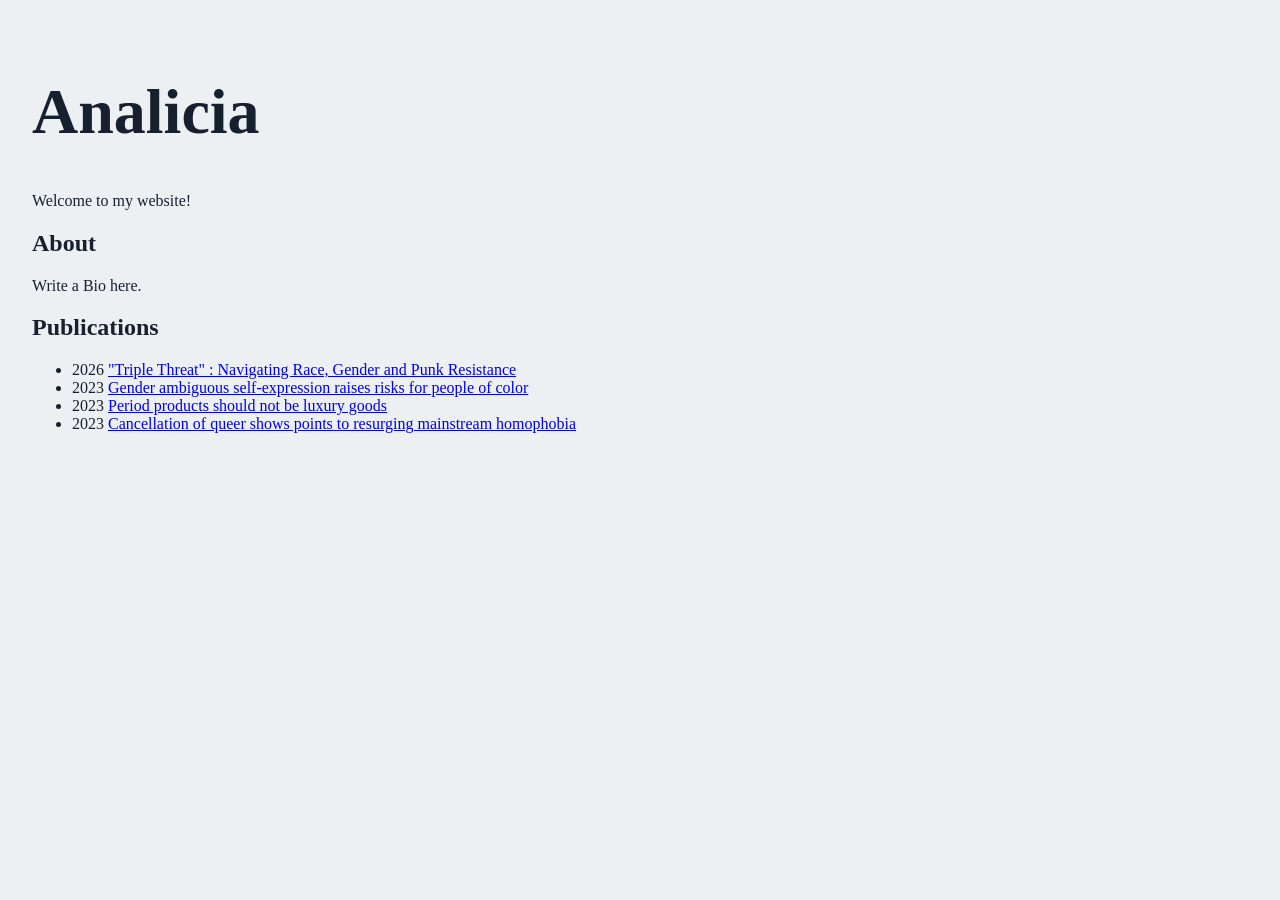
==== main.html @ 42f4a04f "portfolio overhaul" ====
<!DOCTYPE html>
<html lang="en">

<head>
    <meta charset="UTF-8">
    <meta name="viewport" content="width=device-width, initial-scale=1.0">
    <title>Analicia</title>
    <link rel="stylesheet" href="style.css">
</head>

<body>
    <h1>Analicia</h1>
    <p>Welcome to my website!</p>

    <section id="about">
        <h2>About</h2>
        <p>Write a Bio here.</p>
    </section>

    <section id="publications">
        <h2>Publications</h2>
        
        <ul class="pubs">
            <li>
                <span class="year">2026</span>
                <a href="https://digitalcollections.usfca.edu/digital/collection/p15129coll6/id/1809/rec/1">"Triple Threat" : Navigating Race, Gender and Punk Resistance</a>
            </li>
            <li>
                <span class="year">2023</span>
                <a href="https://sffoghorn.com/gender-ambiguous-self-expression-raises-risks-for-people-of-color/">Gender ambiguous self-expression raises risks for people of color</a>
            </li>
            <li>
                <span class="year">2023</span>
                <a href="https://sffoghorn.com/period-products-should-not-be-luxury-goods/">Period products should not be luxury goods</a>
            </li>
            <li>
                <span class="year">2023</span>
                <a href="https://sffoghorn.com/cancellation-of-queer-shows-points-to-resurging-mainstream-homophobia/">Cancellation of queer shows points to resurging mainstream homophobia</a>
            </li>
        </ul>
    </section>
</body>

</html>
---- style.css ----
body {
    font-family: Georgia, serif;
    background: #EDF0F3;
    color: #16202E;
    margin: 0;
    padding: 2rem;
}
h1 {
    font-size: 4rem;
}
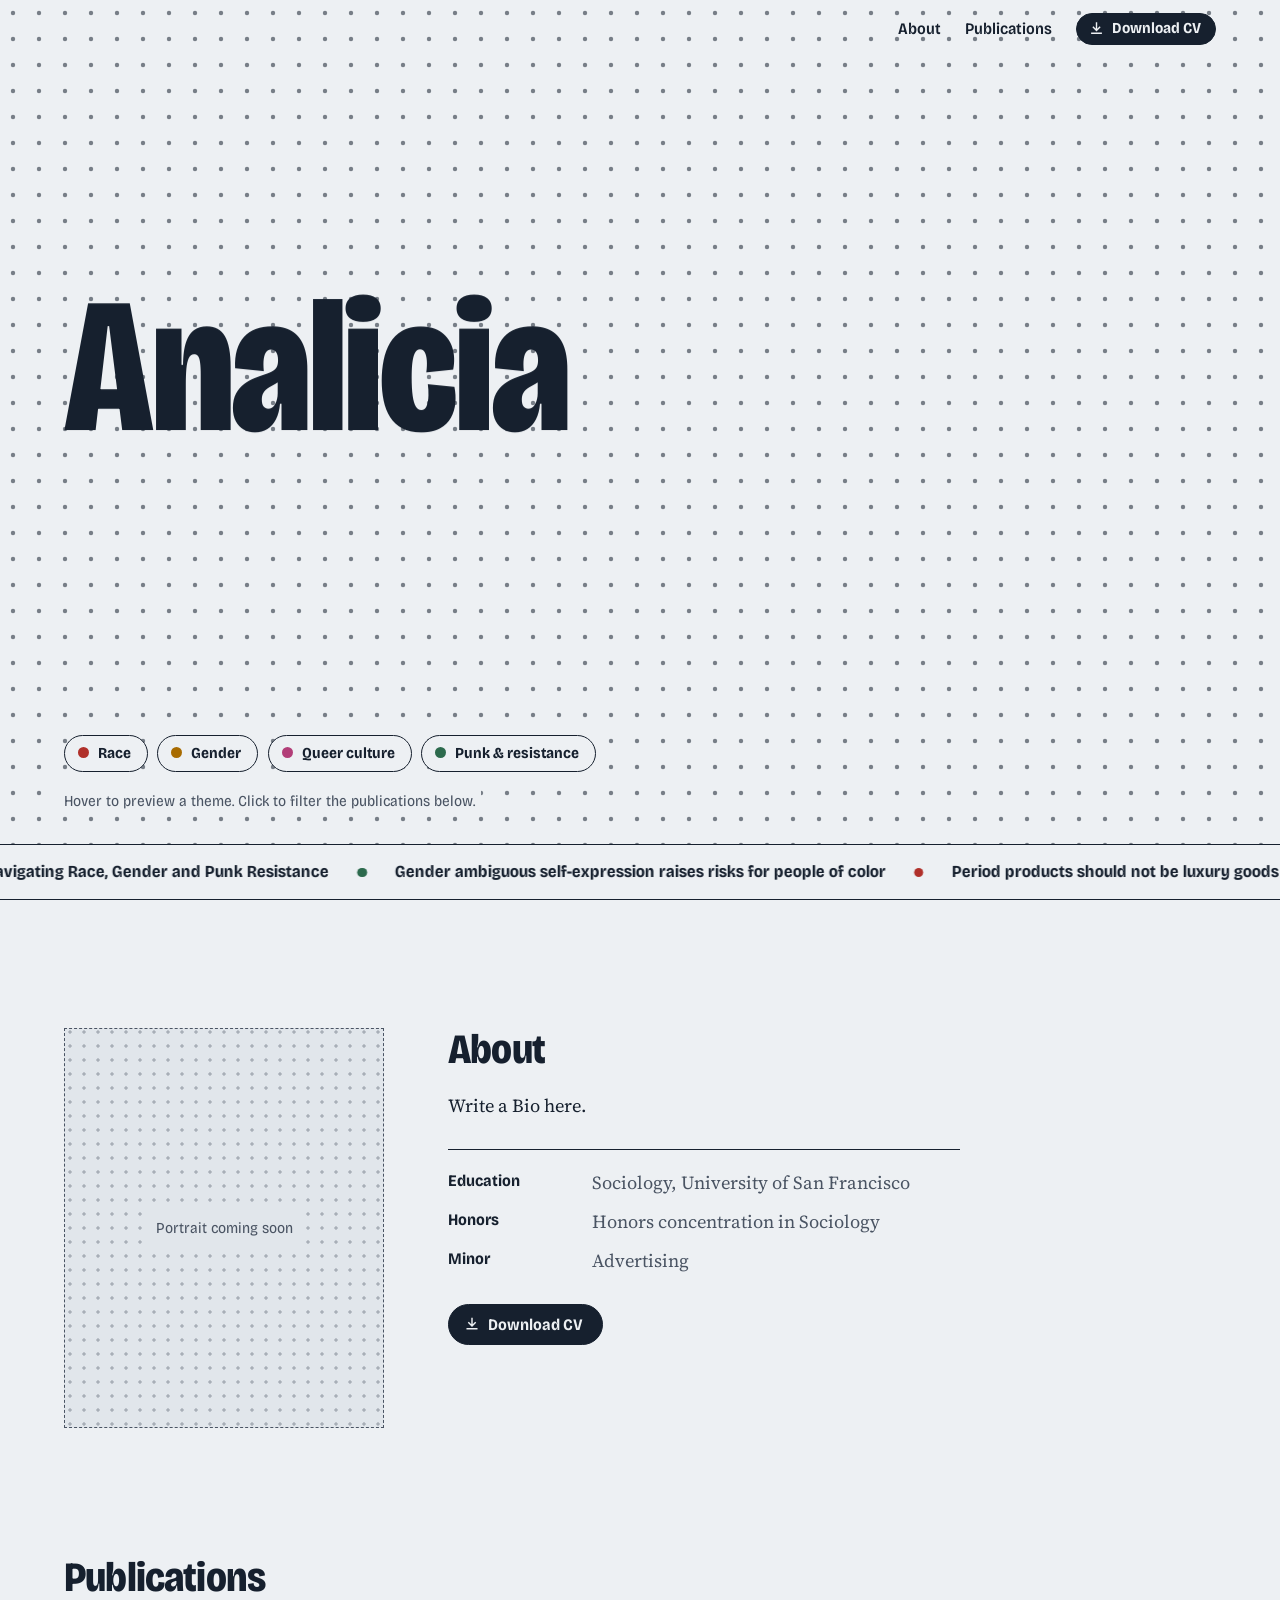
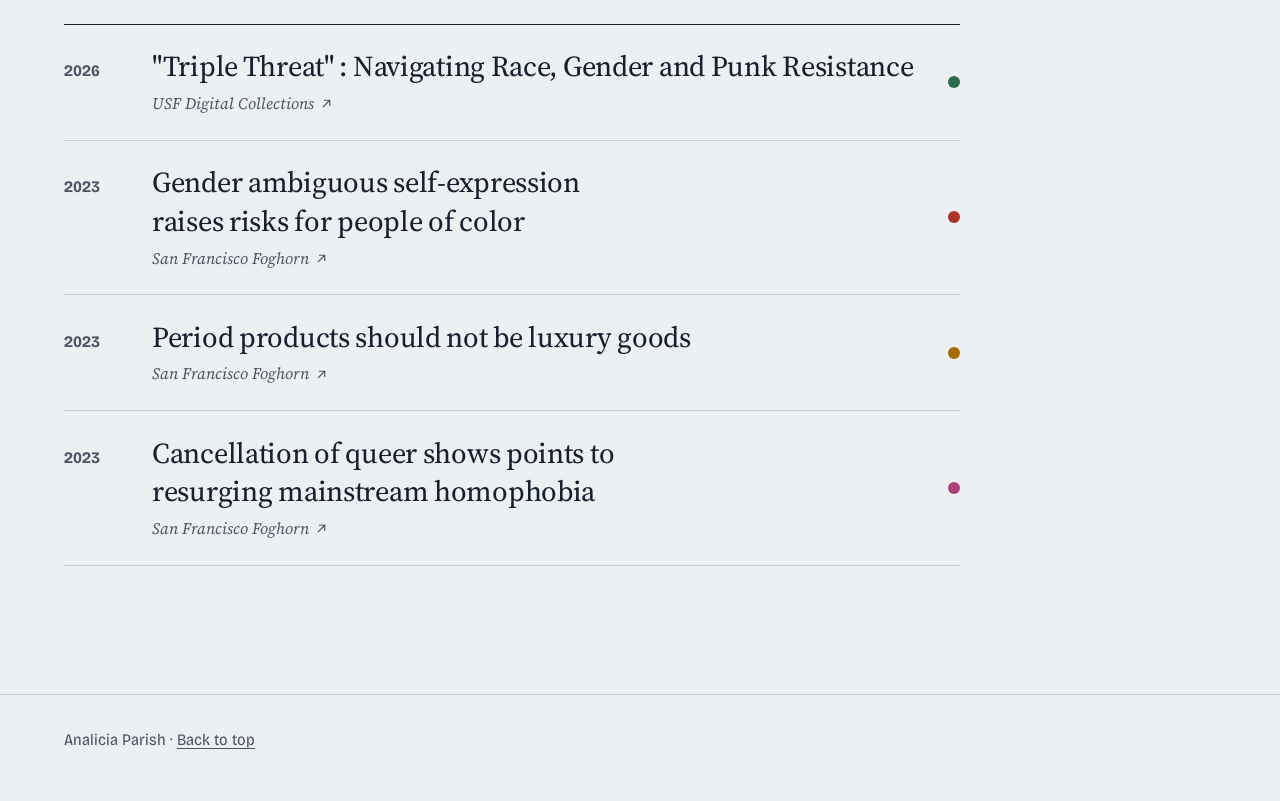
==== commit 0f01d7b4: "Add interactive dot-field hero, theme filters, marquee and pinned header - Dot field canvas with the" ====
--- a/main.html
+++ b/main.html
@@ -4,41 +4,116 @@
 <head>
     <meta charset="UTF-8">
     <meta name="viewport" content="width=device-width, initial-scale=1.0">
-    <title>Analicia</title>
+    <title>Analicia Parish · Sociology</title>
     <link rel="stylesheet" href="style.css">
+    <!-- "defer" runs the script after the HTML is parsed, so it can find every element. -->
+    <script src="script.js" defer></script>
 </head>
 
 <body>
-    <h1>Analicia</h1>
-    <p>Welcome to my website!</p>
+    <!-- PINNED NAME BAR
+         The name starts huge over the dots. As you scroll, script.js shrinks it
+         into this bar at the top, and the bar's background and links fade in. -->
+    <div class="pin-bg" aria-hidden="true"></div>
+    <div class="pin">
+        <h1 class="pin-name">Analicia</h1>
+        <nav class="pin-nav" aria-label="Main">
+            <a class="pin-link" href="#about">About</a>
+            <a class="pin-link" href="#publications">Publications</a>
+            <a class="cv-button cv-button--bar" href="cv.pdf" download>Download CV</a>
+        </nav>
+    </div>
 
-    <section id="about">
-        <h2>About</h2>
-        <p>Write a Bio here.</p>
+    <!-- HERO: script.js draws the dots into the canvas, adds the theme buttons
+         and builds the marquee from the publication list further down. -->
+    <header class="hero">
+        <canvas class="dot-field" aria-hidden="true"></canvas>
+
+        <div class="hero-inner">
+            <div class="theme-filters" role="group" aria-label="Filter publications by theme"></div>
+            <p class="hint">Hover to preview a theme. Click to filter the publications below.</p>
+        </div>
+
+        <div class="marquee" aria-label="Publications">
+            <div class="marquee-track"></div>
+        </div>
+    </header>
+
+    <section class="about" id="about">
+        <!-- PORTRAIT PLACEHOLDER: when the photo is ready, replace this <figure> with:
+             <figure class="portrait">
+                 <img src="images/analicia.jpg" alt="Portrait of Analicia Parish" width="800" height="1000">
+             </figure> -->
+        <figure class="portrait portrait--placeholder">
+            <div class="portrait-frame" role="img" aria-label="Portrait placeholder">
+                <span>Portrait coming soon</span>
+            </div>
+        </figure>
+
+        <div class="about-text">
+            <h2>About</h2>
+            <p>Write a Bio here.</p>
+
+            <dl class="facts">
+                <dt>Education</dt>
+                <dd>Sociology, University of San Francisco</dd>
+                <dt>Honors</dt>
+                <dd>Honors concentration in Sociology</dd>
+                <dt>Minor</dt>
+                <dd>Advertising</dd>
+            </dl>
+
+            <!-- CV DOWNLOAD: put the file in the same folder as main.html and name it cv.pdf.
+                 Both "Download CV" buttons point to it. Until it's added, they lead to a missing file. -->
+            <a class="cv-button" href="cv.pdf" download>Download CV</a>
+        </div>
     </section>
 
-    <section id="publications">
-        <h2>Publications</h2>
-        
+    <section class="publications" id="publications">
+        <div class="list-head">
+            <h2>Publications</h2>
+            <!-- script.js writes "Showing Race · 2 of 4" here, plus a Show all button.
+                 aria-live makes screen readers announce the change. -->
+            <p class="filter-status" aria-live="polite"></p>
+        </div>
+
+        <!-- Edit publications here. script.js reads this list for the marquee,
+             and matches each link to its themes (PUBLICATION_THEMES in script.js). -->
         <ul class="pubs">
             <li>
                 <span class="year">2026</span>
-                <a href="https://digitalcollections.usfca.edu/digital/collection/p15129coll6/id/1809/rec/1">"Triple Threat" : Navigating Race, Gender and Punk Resistance</a>
+                <a href="https://digitalcollections.usfca.edu/digital/collection/p15129coll6/id/1809/rec/1">
+                    <span class="title">"Triple Threat" : Navigating Race, Gender and Punk Resistance</span>
+                    <span class="venue">USF Digital Collections</span>
+                </a>
             </li>
             <li>
                 <span class="year">2023</span>
-                <a href="https://sffoghorn.com/gender-ambiguous-self-expression-raises-risks-for-people-of-color/">Gender ambiguous self-expression raises risks for people of color</a>
+                <a href="https://sffoghorn.com/gender-ambiguous-self-expression-raises-risks-for-people-of-color/">
+                    <span class="title">Gender ambiguous self-expression raises risks for people of color</span>
+                    <span class="venue">San Francisco Foghorn</span>
+                </a>
             </li>
             <li>
                 <span class="year">2023</span>
-                <a href="https://sffoghorn.com/period-products-should-not-be-luxury-goods/">Period products should not be luxury goods</a>
+                <a href="https://sffoghorn.com/period-products-should-not-be-luxury-goods/">
+                    <span class="title">Period products should not be luxury goods</span>
+                    <span class="venue">San Francisco Foghorn</span>
+                </a>
             </li>
             <li>
                 <span class="year">2023</span>
-                <a href="https://sffoghorn.com/cancellation-of-queer-shows-points-to-resurging-mainstream-homophobia/">Cancellation of queer shows points to resurging mainstream homophobia</a>
+                <a href="https://sffoghorn.com/cancellation-of-queer-shows-points-to-resurging-mainstream-homophobia/">
+                    <span class="title">Cancellation of queer shows points to resurging mainstream homophobia</span>
+                    <span class="venue">San Francisco Foghorn</span>
+                </a>
             </li>
         </ul>
     </section>
+
+    <footer class="site-footer">
+        <p>Analicia Parish · <a href="#top" class="back-to-top">Back to top</a></p>
+    </footer>
 </body>
 
-</html>+</html>
--- a/style.css
+++ b/style.css
@@ -1,10 +1,829 @@
+/* ==========================================================================
+   Analicia Parish: portfolio
+   Sections, top to bottom:
+     Tokens · Base · Pinned name bar · Hero · Theme buttons · Marquee
+     About · Publications · Footer · Small screens · Reduced motion
+   ========================================================================== */
+
+@import url("https://fonts.googleapis.com/css2?family=Bricolage+Grotesque:opsz,wdth,wght@12..96,75..100,200..800&family=Source+Serif+4:ital,opsz,wght@0,8..60,300..700;1,8..60,300..700&display=swap");
+
+/* --- Tokens -------------------------------------------------------------- */
+
+:root {
+    /* Ground and ink */
+    --paper: #EDF0F3;
+    --paper-deep: #E1E6EB;
+    --ink: #16202E;
+    --ink-soft: #4A5463;          /* 7.0:1 on paper */
+    --rule: rgb(22 32 46 / 0.16);
+    --rule-strong: var(--ink);
+
+    /* Theme colours. script.js reads these by name (see THEMES in script.js),
+       so one change here updates the dots, buttons, rows and marquee. */
+    --theme-race: #B0302A;        /* crimson */
+    --theme-gender: #A86B00;      /* ochre   */
+    --theme-queer: #B23E78;       /* rose    */
+    --theme-punk: #2C6A4D;        /* green   */
+
+    /* Type */
+    --font-display: "Bricolage Grotesque", "Arial Narrow", sans-serif;
+    --font-text: "Source Serif 4", Georgia, serif;
+
+    /* Space */
+    --gutter: clamp(1.25rem, 5vw, 4rem);
+    --section-gap: clamp(4.5rem, 10vw, 8rem);
+    --bar-height: 3.6rem;         /* height of the pinned name bar */
+    --dot-gap: 26px;              /* spacing of the dot grid (CSS + JS) */
+
+    /* Motion (Emil Kowalski's curves) */
+    --ease-out: cubic-bezier(0.23, 1, 0.32, 1);
+    --ease-in-out: cubic-bezier(0.77, 0, 0.175, 1);
+}
+
+/* --- Base ---------------------------------------------------------------- */
+
+*,
+*::before,
+*::after {
+    box-sizing: border-box;
+}
+
+html {
+    background: var(--paper);
+    color: var(--ink);
+    scrollbar-color: var(--ink-soft) var(--paper);
+    scroll-behavior: smooth;
+    -webkit-text-size-adjust: 100%;
+}
+
 body {
-    font-family: Georgia, serif;
-    background: #EDF0F3;
-    color: #16202E;
     margin: 0;
-    padding: 2rem;
-}
-h1 {
-    font-size: 4rem;
-}+    font-family: var(--font-text);
+    font-size: 1.15rem;
+    line-height: 1.6;
+    font-optical-sizing: auto;
+    caret-color: var(--theme-race);
+    -webkit-font-smoothing: antialiased;
+    text-rendering: optimizeLegibility;
+}
+
+::selection {
+    background: var(--ink);
+    color: var(--paper);
+}
+
+a {
+    color: inherit;
+    text-underline-offset: 0.18em;
+    text-decoration-thickness: 1px;
+}
+
+:focus-visible {
+    outline: 2px solid var(--ink);
+    outline-offset: 3px;
+    border-radius: 2px;
+}
+
+/* --- Pinned name bar ----------------------------------------------------- */
+
+/* The bar's background. It sticks to the top and fades in once the name
+   has shrunk (script.js adds .is-pinned to <html>). The negative margin
+   means it takes up no space in the page. */
+.pin-bg {
+    position: sticky;
+    top: 0;
+    z-index: 3;
+    height: var(--bar-height);
+    margin-bottom: calc(var(--bar-height) * -1);
+    background: var(--paper);
+    border-bottom: 1px solid var(--rule-strong);
+    opacity: 0;
+    transition: opacity 200ms ease;
+}
+
+/* A zero-height sticky layer that holds the name and nav above everything. */
+.pin {
+    position: sticky;
+    top: 0;
+    z-index: 4;
+    height: 0;
+}
+
+/* The name. script.js moves and scales it with `transform` while you scroll.
+   transform-origin 0 0 means it shrinks toward its top-left corner. */
+.pin-name {
+    position: absolute;
+    top: 0;
+    left: var(--gutter);
+    margin: 0;
+    font-family: var(--font-display);
+    font-size: clamp(3.4rem, 15vw, 14rem);
+    font-weight: 800;
+    font-variation-settings: "wdth" 78, "opsz" 96;
+    line-height: 0.8;
+    letter-spacing: -0.012em;
+    white-space: nowrap;
+    transform-origin: 0 0;
+    pointer-events: none;
+    will-change: transform;
+}
+
+.pin-nav {
+    position: absolute;
+    top: 0;
+    right: var(--gutter);
+    display: flex;
+    align-items: center;
+    gap: 1.5rem;
+    height: var(--bar-height);
+    font-family: var(--font-display);
+    font-size: 1rem;
+    font-weight: 600;
+    font-variation-settings: "wdth" 90, "opsz" 14;
+}
+
+/* Hidden pieces of the bar use opacity (for the fade) plus visibility, so
+   they can't be clicked or reached with Tab while invisible. The visibility
+   change waits until the fade-out has finished (the 200ms delay). */
+.pin-link,
+.cv-button--bar {
+    opacity: 0;
+    visibility: hidden;
+}
+
+/* About / Publications: the underline is always there but transparent,
+   so on hover its colour can FADE in (160ms) instead of snapping on,
+   the same soft feel as the CV button's colour swap. */
+.pin-link {
+    text-decoration-line: underline;
+    text-decoration-color: transparent;
+    text-decoration-thickness: 2px;
+    transition:
+        opacity 200ms ease,
+        visibility 0s linear 200ms,
+        text-decoration-color 160ms ease;
+}
+
+@media (hover: hover) and (pointer: fine) {
+    .pin-link:hover {
+        text-decoration-color: currentColor;
+    }
+}
+
+/* Once the name has shrunk: the bar background and all three items
+   (About, Publications, Download CV) fade in together. */
+.is-pinned .pin-bg {
+    opacity: 1;
+}
+
+.is-pinned .pin-link,
+.is-pinned .cv-button--bar {
+    opacity: 1;
+    visibility: visible;
+}
+
+.is-pinned .pin-link {
+    transition:
+        opacity 200ms ease,
+        visibility 0s,
+        text-decoration-color 160ms ease;
+}
+
+/* --- Download CV button -------------------------------------------------- */
+
+.cv-button {
+    display: inline-flex;
+    align-items: center;
+    gap: 0.5rem;
+    margin-top: 1.8rem;
+    padding: 0.6rem 1.15rem 0.65rem 0.95rem;
+    border: 1.5px solid var(--ink);
+    border-radius: 999px;
+    background: var(--ink);
+    color: var(--paper);
+    font-family: var(--font-display);
+    font-size: 1rem;
+    font-weight: 700;
+    font-variation-settings: "wdth" 90, "opsz" 14;
+    line-height: 1.2;
+    text-decoration: none;
+    /* Colour swaps use plain ease; the press uses a strong ease-out. */
+    transition:
+        background-color 160ms ease,
+        color 160ms ease,
+        transform 160ms var(--ease-out);
+}
+
+/* A drawn download arrow (arrow into a tray), painted in the text colour. */
+.cv-button::before {
+    content: "";
+    flex: none;
+    width: 1rem;
+    height: 1rem;
+    background-color: currentColor;
+    -webkit-mask: url("data:image/svg+xml,%3Csvg xmlns='http://www.w3.org/2000/svg' viewBox='0 0 20 20' fill='none' stroke='%23000' stroke-width='1.8' stroke-linecap='square'%3E%3Cpath d='M10 3v9M6 8.5l4 4 4-4M4 16h12'/%3E%3C/svg%3E") center / contain no-repeat;
+    mask: url("data:image/svg+xml,%3Csvg xmlns='http://www.w3.org/2000/svg' viewBox='0 0 20 20' fill='none' stroke='%23000' stroke-width='1.8' stroke-linecap='square'%3E%3Cpath d='M10 3v9M6 8.5l4 4 4-4M4 16h12'/%3E%3C/svg%3E") center / contain no-repeat;
+}
+
+/* Hover: swap to an outlined button (mouse devices only). */
+@media (hover: hover) and (pointer: fine) {
+    .cv-button:hover {
+        background: transparent;
+        color: var(--ink);
+    }
+}
+
+.cv-button:focus-visible {
+    border-radius: 999px;
+}
+
+/* Press feedback */
+.cv-button:active {
+    transform: scale(0.97);
+}
+
+/* The smaller version that lives in the pinned bar */
+.cv-button--bar {
+    margin-top: 0;
+    padding: 0.35rem 0.9rem 0.4rem 0.75rem;
+    font-size: 0.95rem;
+    /* Its own full list: the fade in/out plus the normal button transitions.
+       (A single `transition` line replaces any earlier one, so all go here.) */
+    transition:
+        opacity 200ms ease,
+        visibility 0s linear 200ms,
+        background-color 160ms ease,
+        color 160ms ease,
+        transform 160ms var(--ease-out);
+}
+
+.is-pinned .cv-button--bar {
+    transition:
+        opacity 200ms ease,
+        visibility 0s,
+        background-color 160ms ease,
+        color 160ms ease,
+        transform 160ms var(--ease-out);
+}
+
+.cv-button--bar::before {
+    width: 0.9rem;
+    height: 0.9rem;
+}
+
+/* Jump links (About, Publications) land below the bar instead of under it. */
+section {
+    scroll-margin-top: calc(var(--bar-height) + 1rem);
+}
+
+/* --- Hero ---------------------------------------------------------------- */
+
+.hero {
+    position: relative;
+    isolation: isolate;            /* keeps the canvas's layering inside the hero */
+    display: flex;
+    flex-direction: column;
+    justify-content: flex-end;     /* intro + buttons sit low; the name floats above */
+    min-height: 100svh;
+    overflow: hidden;
+}
+
+/* The canvas covers the whole hero, behind the text. */
+.dot-field {
+    position: absolute;
+    inset: 0;
+    z-index: -1;
+    width: 100%;
+    height: 100%;
+}
+
+/* Static dot grid shown only if JavaScript doesn't run.
+   script.js adds .has-field to <html> once the canvas is drawing. */
+.hero::before {
+    content: "";
+    position: absolute;
+    inset: 0;
+    z-index: -1;
+    background-image: radial-gradient(circle at center, var(--ink) 2px, transparent 2.5px);
+    background-size: var(--dot-gap) var(--dot-gap);
+    opacity: 0.55;
+    pointer-events: none;
+}
+
+.has-field .hero::before {
+    display: none;
+}
+
+/* The text block. pointer-events: none lets the mouse "fall through" the
+   empty parts to the dots, while the children below stay clickable. */
+.hero-inner {
+    padding: 0 var(--gutter) 1.8rem;
+    pointer-events: none;
+}
+
+.hero-inner > * {
+    pointer-events: auto;
+}
+
+.hint {
+    width: fit-content;
+    margin: 1rem 0 0;
+    padding: 0.1rem 0.4rem 0.1rem 0;
+    background: var(--paper);      /* solid, so dots don't run through the words */
+    box-shadow: -0.6rem 0 0 var(--paper); /* extends the backing a little to the left without moving the text */
+    font-family: var(--font-display);
+    font-size: 0.95rem;
+    font-variation-settings: "wdth" 90, "opsz" 14;
+    color: var(--ink-soft);
+}
+
+/* --- Theme buttons (built by script.js) ---------------------------------- */
+
+.theme-filters {
+    display: flex;
+    flex-wrap: wrap;
+    gap: 0.6rem;
+}
+
+.theme-button {
+    display: inline-flex;
+    align-items: center;
+    gap: 0.55rem;
+    padding: 0.5rem 1rem 0.55rem 0.8rem;
+    border: 1.5px solid var(--ink);
+    border-radius: 999px;
+    background: var(--paper);      /* solid, so dots never sit behind the label */
+    color: var(--ink);
+    font-family: var(--font-display);
+    font-size: 0.95rem;
+    font-weight: 700;
+    font-variation-settings: "wdth" 90, "opsz" 14;
+    line-height: 1.2;
+    cursor: pointer;
+    /* Colour changes use plain ease; the press uses a strong ease-out. */
+    transition:
+        background-color 160ms ease,
+        color 160ms ease,
+        transform 160ms var(--ease-out);
+}
+
+/* The coloured dot inside each button. script.js sets --swatch per button. */
+.swatch {
+    flex: none;
+    width: 0.7rem;
+    height: 0.7rem;
+    border-radius: 50%;
+    background: var(--swatch, var(--ink));
+}
+
+.theme-button:focus-visible {
+    border-radius: 999px;
+}
+
+/* Hover only on devices with a real mouse, so a tap doesn't leave it stuck. */
+@media (hover: hover) and (pointer: fine) {
+    .theme-button:hover {
+        background: var(--ink);
+        color: var(--paper);
+    }
+}
+
+/* The selected filter (aria-pressed="true") stays filled. */
+.theme-button[aria-pressed="true"] {
+    background: var(--ink);
+    color: var(--paper);
+}
+
+/* Press feedback: a slight shrink confirms the click. */
+.theme-button:active {
+    transform: scale(0.97);
+}
+
+/* --- Marquee (built by script.js) ---------------------------------------- */
+
+.marquee {
+    position: relative;
+    overflow: hidden;
+    padding: 0.85rem 0;
+    border-block: 1px solid var(--rule-strong);
+    background: var(--paper);
+    white-space: nowrap;
+}
+
+/* Docked: script.js moves the strip INTO the pinned bar (the .pin layer)
+   and sets its left and width to the gap between the name and the links.
+   No borders or background of its own: it's simply part of the bar now. */
+.pin > .marquee {
+    position: absolute;
+    top: 0;
+    display: flex;
+    align-items: center;
+    height: var(--bar-height);
+    padding: 0;
+    border: 0;
+    background: transparent;
+    /* Short fades at both ends, so titles slide in and out softly
+       instead of being cut off right next to the name or the links. */
+    -webkit-mask-image: linear-gradient(to right, transparent, #000 2rem, #000 calc(100% - 2rem), transparent);
+    mask-image: linear-gradient(to right, transparent, #000 2rem, #000 calc(100% - 2rem), transparent);
+}
+
+/* Titles a touch smaller in the bar, to sit level with the links. */
+.pin > .marquee .marquee-item {
+    font-size: 0.95rem;
+}
+
+/* The moving strip. script.js slides it with `transform`. */
+.marquee-track {
+    display: flex;
+    width: max-content;
+    will-change: transform;
+}
+
+/* One full set of titles. The track holds two identical sets side by side:
+   when the first has scrolled fully out of view, script.js jumps back by
+   exactly one set's width, and because the second set looks the same,
+   the jump is invisible: that's the "seamless" loop. */
+.marquee-group {
+    display: flex;
+    align-items: center;
+    gap: 1.75rem;
+    padding-right: 1.75rem;        /* same as the gap, so the seam matches */
+}
+
+.marquee-item {
+    font-family: var(--font-display);
+    font-size: 1.05rem;
+    font-weight: 700;
+    font-variation-settings: "wdth" 90, "opsz" 18;
+    text-decoration: none;
+}
+
+/* Small coloured dots between titles: one per theme of the title before them. */
+.marquee-dots {
+    display: inline-flex;
+    gap: 0.3rem;
+}
+
+.marquee-dots .swatch {
+    width: 0.6rem;
+    height: 0.6rem;
+}
+
+@media (hover: hover) and (pointer: fine) {
+    .marquee-item:hover {
+        text-decoration: underline;
+        text-decoration-thickness: 2px;
+    }
+}
+
+.marquee-item:focus-visible {
+    outline-offset: 2px;
+}
+
+/* --- About --------------------------------------------------------------- */
+
+.about {
+    display: grid;
+    grid-template-columns: minmax(0, 1fr) minmax(0, 1.6fr);
+    gap: clamp(1.5rem, 5vw, 4rem);
+    align-items: start;
+    max-width: 64rem;
+    margin-top: var(--section-gap);
+    padding-inline: var(--gutter);
+}
+
+h2 {
+    margin: 0;
+    font-family: var(--font-display);
+    font-size: clamp(1.8rem, 4vw, 2.6rem);
+    font-weight: 800;
+    font-variation-settings: "wdth" 85, "opsz" 48;
+    line-height: 1.05;
+    letter-spacing: -0.02em;
+}
+
+.about h2 {
+    margin-bottom: 1.2rem;
+}
+
+.about-text p {
+    max-width: 36rem;
+    margin: 0 0 1rem;
+}
+
+/* Fact list: label column + value column */
+.facts {
+    display: grid;
+    grid-template-columns: 8rem minmax(0, 1fr);
+    gap: 0.6rem 1rem;
+    max-width: 36rem;
+    margin: 1.8rem 0 0;
+    padding-top: 1.1rem;
+    border-top: 1px solid var(--rule-strong);
+}
+
+.facts dt {
+    font-family: var(--font-display);
+    font-size: 1rem;
+    font-weight: 700;
+    font-variation-settings: "wdth" 90, "opsz" 14;
+}
+
+.facts dd {
+    margin: 0;
+    color: var(--ink-soft);
+}
+
+/* Portrait */
+.portrait {
+    width: 100%;
+    max-width: 20rem;
+    margin: 0;
+}
+
+/* The real photo, once it's added */
+.portrait img {
+    display: block;
+    width: 100%;
+    height: auto;
+    aspect-ratio: 4 / 5;
+    object-fit: cover;
+}
+
+/* Placeholder: a dashed 4:5 frame filled with the same dots as the hero,
+   so it reads as an empty slot rather than a finished picture. */
+.portrait-frame {
+    display: grid;
+    place-items: center;
+    aspect-ratio: 4 / 5;
+    border: 1px dashed var(--ink-soft);
+    background-color: var(--paper-deep);
+    background-image: radial-gradient(circle at center, rgb(22 32 46 / 0.28) 1.4px, transparent 1.9px);
+    background-size: 14px 14px;
+    background-position: center;
+}
+
+.portrait-frame span {
+    padding: 0.35rem 0.7rem;
+    background: var(--paper-deep);
+    font-family: var(--font-display);
+    font-size: 0.95rem;
+    font-variation-settings: "wdth" 90, "opsz" 14;
+    color: var(--ink-soft);
+}
+
+/* --- Publications -------------------------------------------------------- */
+
+.publications {
+    max-width: 64rem;
+    margin-top: var(--section-gap);
+    padding-inline: var(--gutter);
+}
+
+.list-head {
+    display: flex;
+    flex-wrap: wrap;
+    align-items: baseline;
+    gap: 0.4rem 1.2rem;
+    margin-bottom: 1.5rem;
+}
+
+/* "Showing Race · 2 of 4  Show all" (written by script.js) */
+.filter-status {
+    margin: 0;
+    font-family: var(--font-display);
+    font-size: 1rem;
+    font-variation-settings: "wdth" 90, "opsz" 14;
+    color: var(--ink-soft);
+}
+
+.filter-status button {
+    margin-left: 0.5rem;
+    padding: 0;
+    border: 0;
+    background: none;
+    color: var(--ink);
+    font: inherit;
+    font-weight: 700;
+    text-decoration: underline;
+    text-underline-offset: 0.2em;
+    cursor: pointer;
+}
+
+.pubs {
+    margin: 0;
+    padding: 0;
+    list-style: none;
+    border-top: 1.5px solid var(--rule-strong);
+}
+
+/* One row: year | title + venue | theme dots */
+.pubs li {
+    position: relative;
+    isolation: isolate;
+    display: grid;
+    grid-template-columns: 4.5rem minmax(0, 1fr) auto;
+    column-gap: 1rem;
+    align-items: baseline;
+    padding: 1.4rem 0;
+    border-bottom: 1px solid var(--rule);
+    transition: transform 160ms var(--ease-out);
+}
+
+.pubs .year {
+    font-family: var(--font-display);
+    font-size: 1rem;
+    font-weight: 700;
+    font-variant-numeric: tabular-nums lining-nums;
+    font-variation-settings: "wdth" 90, "opsz" 14;
+    color: var(--ink-soft);
+}
+
+.pubs a {
+    display: block;
+    text-decoration: none;
+}
+
+.pubs .title {
+    display: block;
+    font-size: clamp(1.3rem, 2.4vw, 1.8rem);
+    font-weight: 450;
+    line-height: 1.35;
+    letter-spacing: -0.01em;
+    text-decoration-line: underline;
+    text-decoration-color: transparent;
+    text-decoration-thickness: 1px;
+    text-wrap: balance;
+    transition: text-decoration-color 180ms ease;
+}
+
+/* Venue line, with a small drawn arrow saying "opens another site" */
+.pubs .venue {
+    display: inline-flex;
+    align-items: center;
+    gap: 0.35rem;
+    margin-top: 0.3rem;
+    font-size: 1rem;
+    font-style: italic;
+    color: var(--ink-soft);
+}
+
+.pubs .venue::after {
+    content: "";
+    width: 0.85rem;
+    height: 0.85rem;
+    background-color: currentColor;
+    -webkit-mask: url("data:image/svg+xml,%3Csvg xmlns='http://www.w3.org/2000/svg' viewBox='0 0 20 20' fill='none' stroke='%23000' stroke-width='1.8' stroke-linecap='square'%3E%3Cpath d='M5 15 15 5M7 5h8v8'/%3E%3C/svg%3E") center / contain no-repeat;
+    mask: url("data:image/svg+xml,%3Csvg xmlns='http://www.w3.org/2000/svg' viewBox='0 0 20 20' fill='none' stroke='%23000' stroke-width='1.8' stroke-linecap='square'%3E%3Cpath d='M5 15 15 5M7 5h8v8'/%3E%3C/svg%3E") center / contain no-repeat;
+    transition: transform 220ms var(--ease-out);
+}
+
+/* The whole row is the click target; this layer also carries the hover tint. */
+.pubs a::before {
+    content: "";
+    position: absolute;
+    inset: 0 -0.75rem;
+    z-index: -1;
+    background-color: transparent;
+    transition: background-color 200ms ease;
+}
+
+/* Theme dots on the right (added by script.js) */
+.row-themes {
+    display: inline-flex;
+    gap: 0.3rem;
+    align-self: center;
+}
+
+.row-themes .swatch {
+    width: 0.75rem;
+    height: 0.75rem;
+}
+
+.pubs a:focus-visible {
+    outline: none;
+}
+
+.pubs li:has(a:focus-visible) {
+    outline: 2px solid var(--ink);
+    outline-offset: 0;
+}
+
+@media (hover: hover) and (pointer: fine) {
+    .pubs li:hover a::before {
+        background-color: var(--paper-deep);
+    }
+
+    .pubs li:hover .title {
+        text-decoration-color: currentColor;
+    }
+
+    .pubs li:hover .venue::after {
+        transform: translate(2px, -2px);
+    }
+}
+
+.pubs li:active {
+    transform: scale(0.995);
+}
+
+/* `hidden` normally means display:none, but `.pubs li` sets display:grid,
+   which would win. This makes filtered-out rows really disappear. */
+.pubs li[hidden] {
+    display: none;
+}
+
+/* Rows that come back after a filter change fade up instead of popping in. */
+.pubs li.is-revealed {
+    animation: row-in 280ms var(--ease-out);
+}
+
+@keyframes row-in {
+    from {
+        opacity: 0;
+        transform: translateY(6px);
+    }
+}
+
+/* --- Footer -------------------------------------------------------------- */
+
+.site-footer {
+    margin-top: var(--section-gap);
+    padding: 2rem var(--gutter) 3rem;
+    border-top: 1px solid var(--rule);
+    font-family: var(--font-display);
+    font-size: 1rem;
+    font-variation-settings: "wdth" 90, "opsz" 14;
+    color: var(--ink-soft);
+}
+
+.site-footer p {
+    margin: 0;
+}
+
+/* --- Small screens ------------------------------------------------------- */
+
+@media (max-width: 600px) {
+    .pin-nav {
+        gap: 1rem;
+        font-size: 0.95rem;
+    }
+
+    /* Not enough room beside the name on a phone: keep only the CV button. */
+    .pin-link {
+        display: none;
+    }
+
+    .about {
+        grid-template-columns: minmax(0, 1fr);
+    }
+
+    .portrait {
+        max-width: 15rem;
+    }
+
+    .facts {
+        grid-template-columns: minmax(0, 1fr);
+        gap: 0.1rem;
+    }
+
+    .facts dd {
+        margin-bottom: 0.7rem;
+    }
+
+    .pubs li {
+        grid-template-columns: 3rem minmax(0, 1fr) auto;
+        column-gap: 0.6rem;
+    }
+}
+
+/* --- Reduced motion: keep colour changes, drop movement ------------------ */
+
+@media (prefers-reduced-motion: reduce) {
+    html {
+        scroll-behavior: auto;
+    }
+
+    /* No auto-scrolling: the strip can be scrolled sideways by hand. */
+    .marquee {
+        overflow-x: auto;
+    }
+
+    .pubs li,
+    .pubs .venue::after {
+        transition: none;
+    }
+
+    .pubs li:active,
+    .theme-button:active,
+    .cv-button:active {
+        transform: none;
+    }
+
+    @keyframes row-in {
+        from {
+            opacity: 0;
+        }
+    }
+}
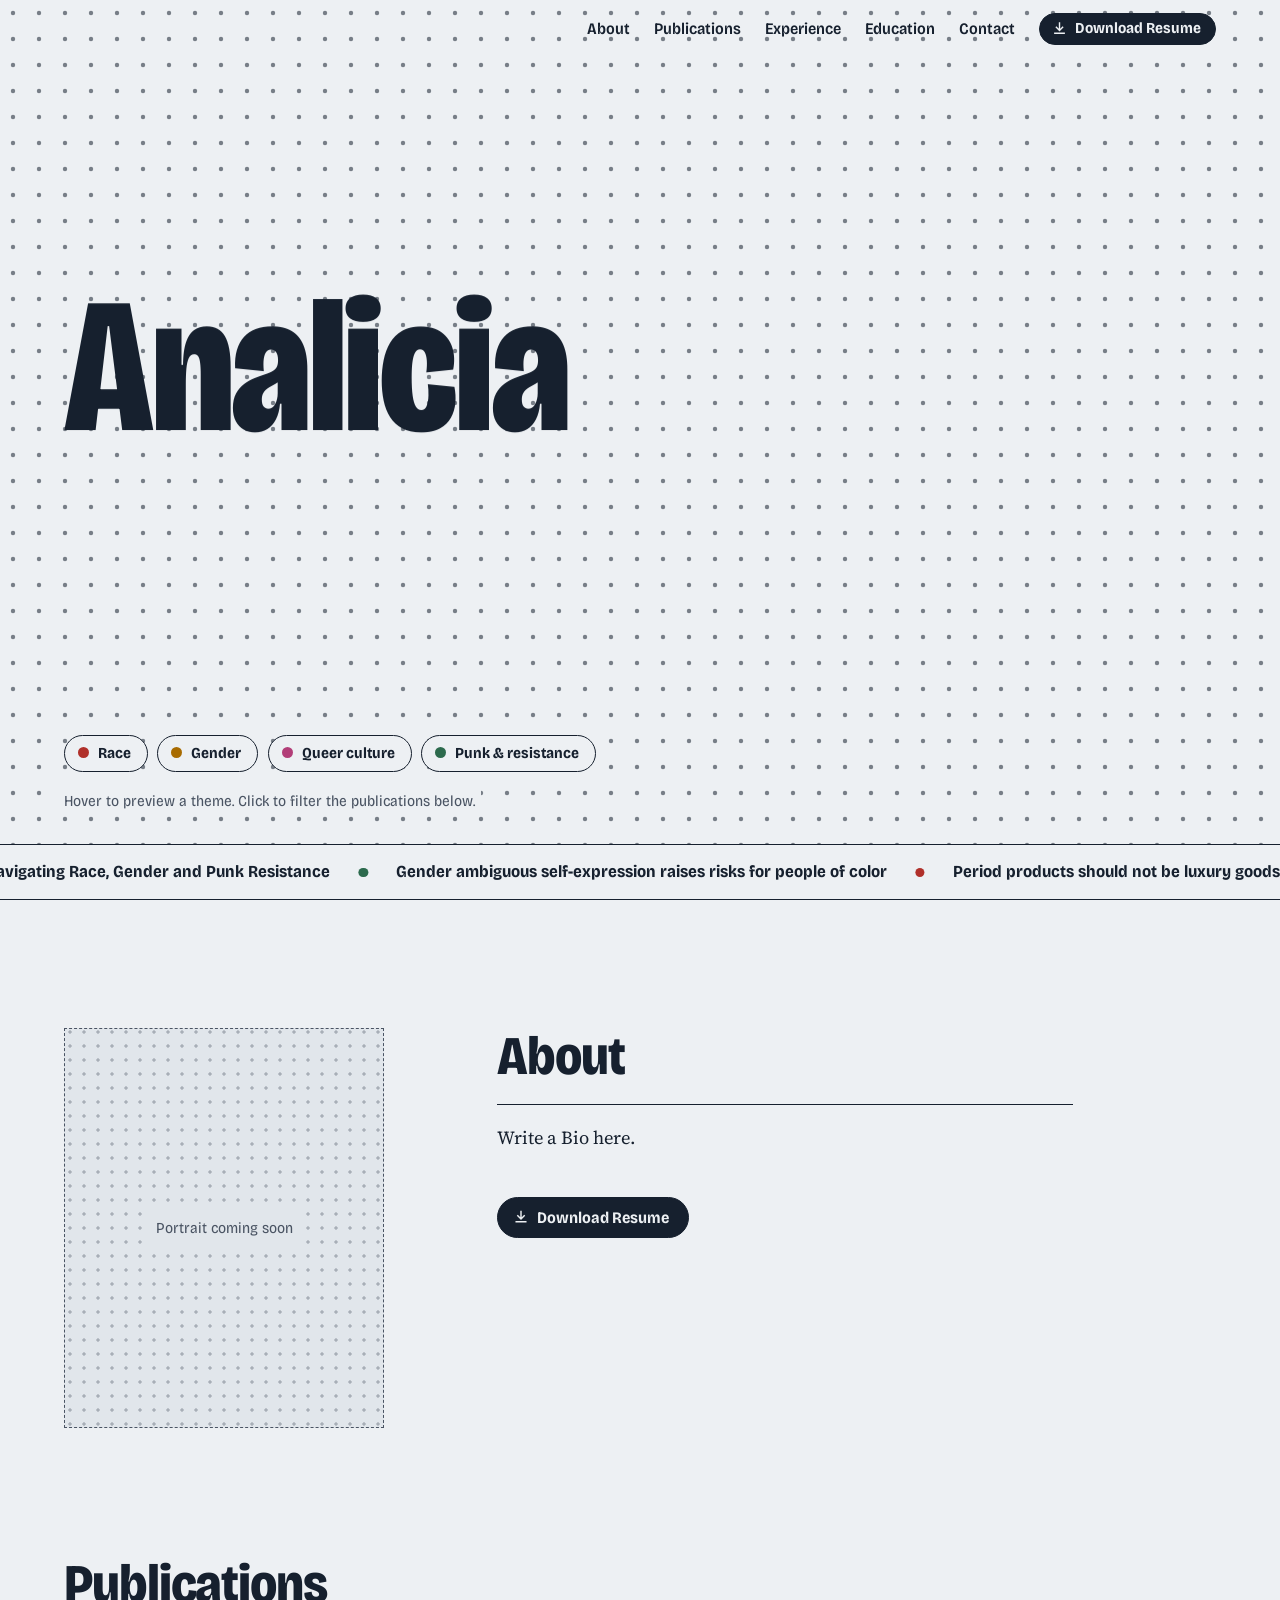
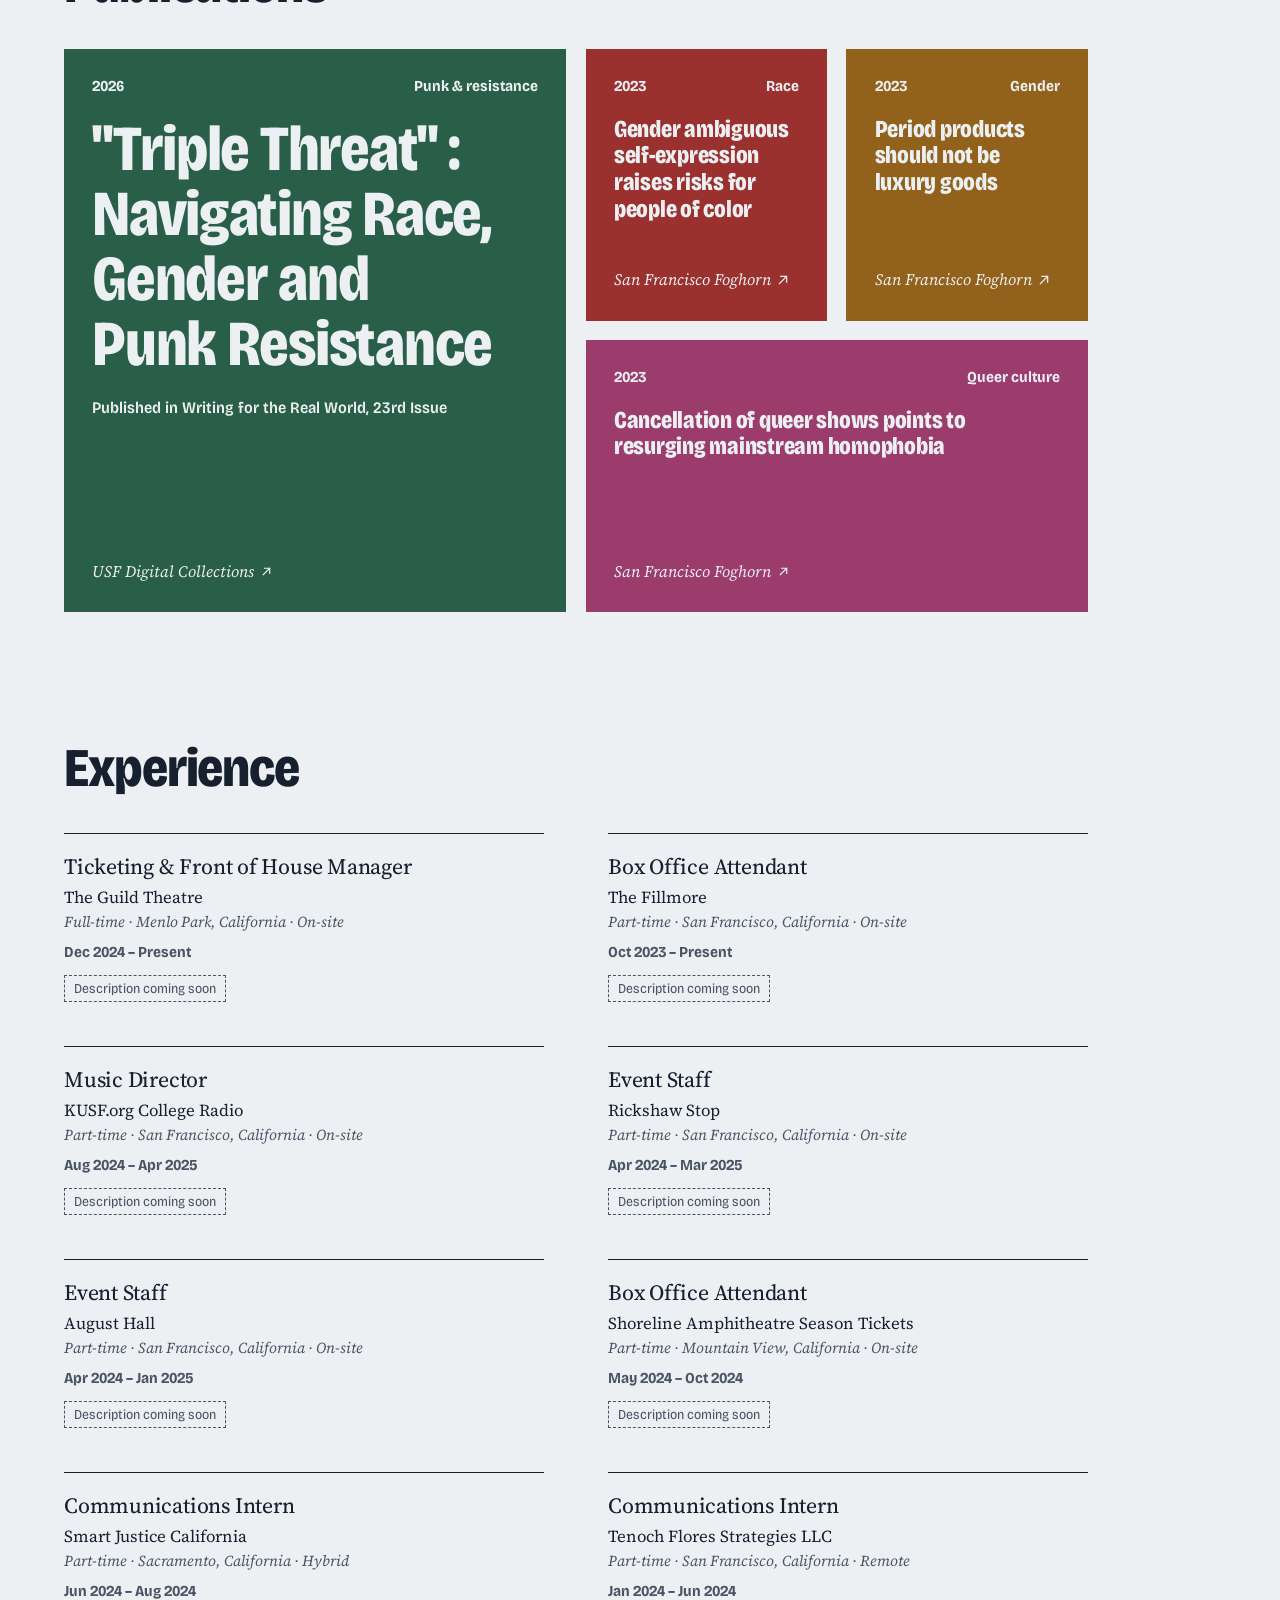
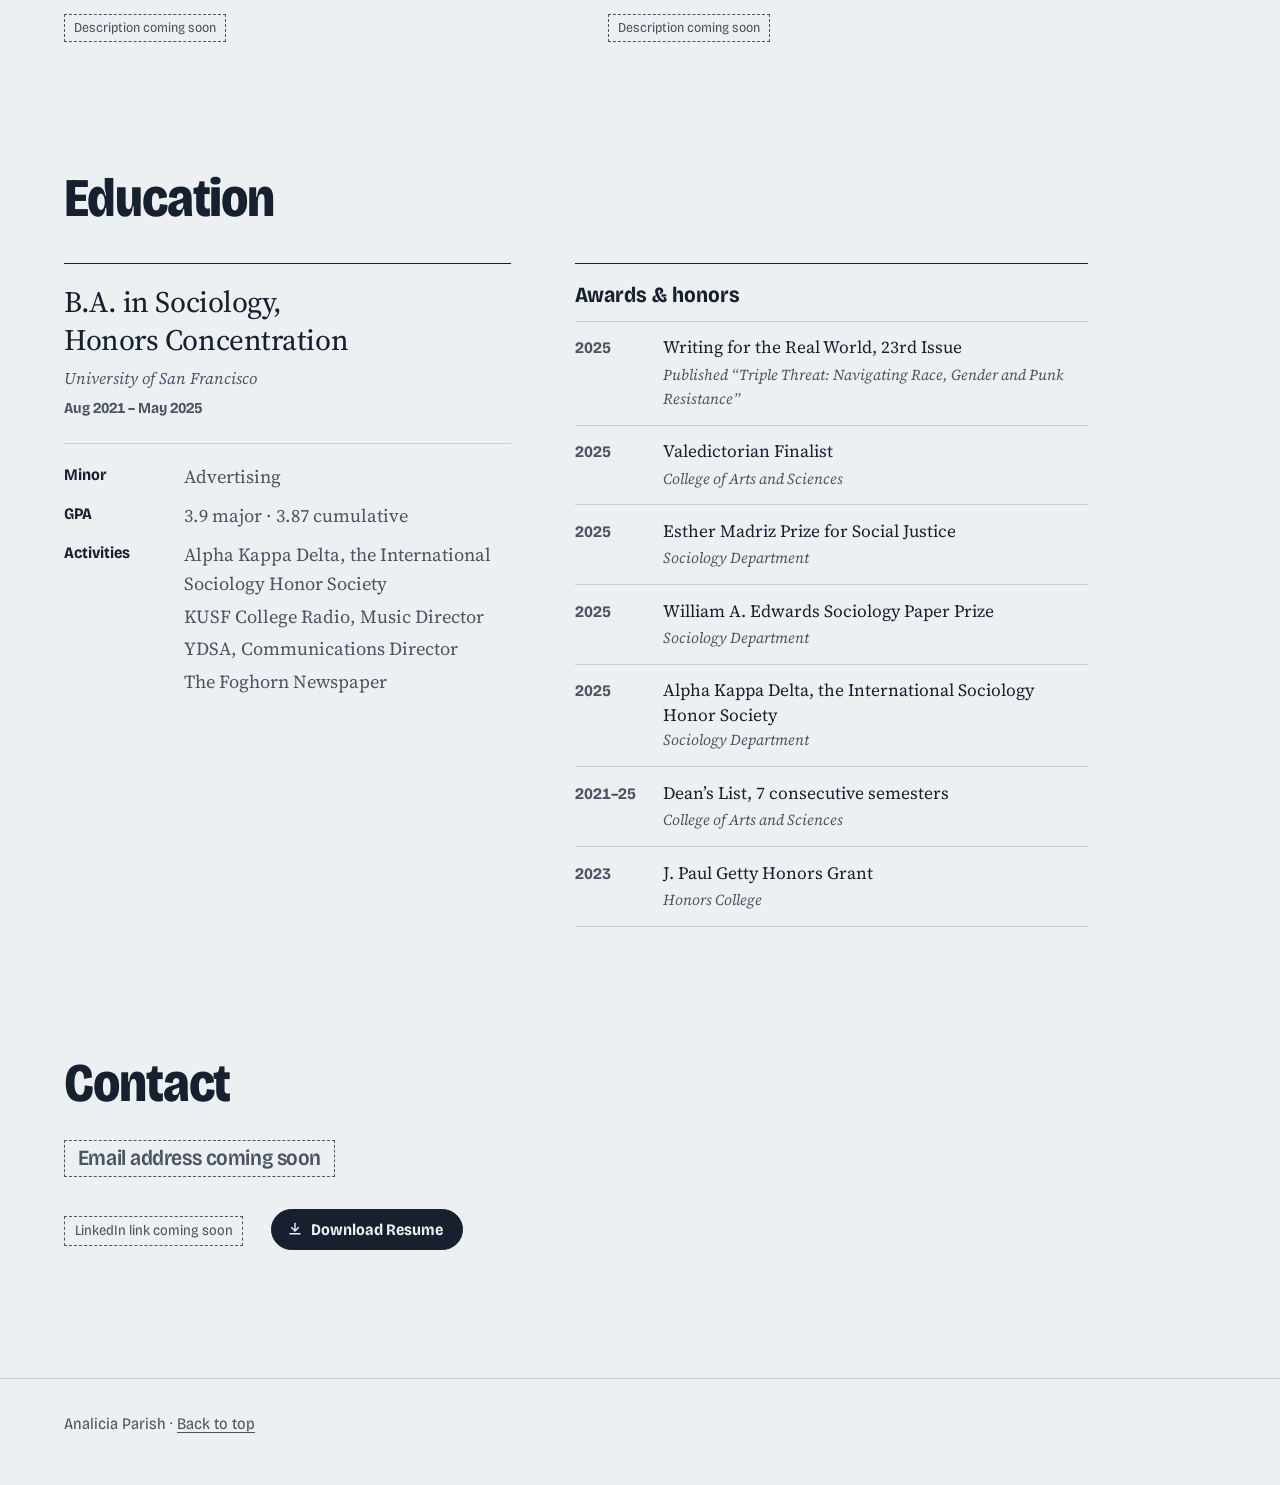
==== commit 5a472833: "Add Publications covers, Experience, Education and Contact sections - Publications as theme-coloured" ====
--- a/main.html
+++ b/main.html
@@ -20,7 +20,10 @@
         <nav class="pin-nav" aria-label="Main">
             <a class="pin-link" href="#about">About</a>
             <a class="pin-link" href="#publications">Publications</a>
-            <a class="cv-button cv-button--bar" href="cv.pdf" download>Download CV</a>
+            <a class="pin-link" href="#experience">Experience</a>
+            <a class="pin-link" href="#education">Education</a>
+            <a class="pin-link" href="#contact">Contact</a>
+            <a class="cv-button cv-button--bar" href="resume.pdf" download>Download Resume</a>
         </nav>
     </div>
 
@@ -52,62 +55,234 @@
 
         <div class="about-text">
             <h2>About</h2>
-            <p>Write a Bio here.</p>
-
-            <dl class="facts">
-                <dt>Education</dt>
-                <dd>Sociology, University of San Francisco</dd>
-                <dt>Honors</dt>
-                <dd>Honors concentration in Sociology</dd>
-                <dt>Minor</dt>
-                <dd>Advertising</dd>
-            </dl>
-
-            <!-- CV DOWNLOAD: put the file in the same folder as main.html and name it cv.pdf.
-                 Both "Download CV" buttons point to it. Until it's added, they lead to a missing file. -->
-            <a class="cv-button" href="cv.pdf" download>Download CV</a>
-        </div>
-    </section>
-
+            <p class="bio">Write a Bio here.</p>
+
+            <!-- RESUME DOWNLOAD: put the file in the same folder as main.html and name it resume.pdf.
+                 Both "Download Resume" buttons point to it. Until it's added, they lead to a missing file. -->
+            <a class="cv-button" href="resume.pdf" download>Download Resume</a>
+        </div>
+    </section>
+
+    <!-- PUBLICATIONS: each piece is a "cover" in its theme colour. The FIRST
+         publication in the list is the big cover; the next three sit beside it. -->
     <section class="publications" id="publications">
-        <div class="list-head">
-            <h2>Publications</h2>
-            <!-- script.js writes "Showing Race · 2 of 4" here, plus a Show all button.
-                 aria-live makes screen readers announce the change. -->
-            <p class="filter-status" aria-live="polite"></p>
-        </div>
-
-        <!-- Edit publications here. script.js reads this list for the marquee,
-             and matches each link to its themes (PUBLICATION_THEMES in script.js). -->
-        <ul class="pubs">
-            <li>
-                <span class="year">2026</span>
-                <a href="https://digitalcollections.usfca.edu/digital/collection/p15129coll6/id/1809/rec/1">
-                    <span class="title">"Triple Threat" : Navigating Race, Gender and Punk Resistance</span>
-                    <span class="venue">USF Digital Collections</span>
-                </a>
-            </li>
-            <li>
-                <span class="year">2023</span>
-                <a href="https://sffoghorn.com/gender-ambiguous-self-expression-raises-risks-for-people-of-color/">
-                    <span class="title">Gender ambiguous self-expression raises risks for people of color</span>
-                    <span class="venue">San Francisco Foghorn</span>
-                </a>
-            </li>
-            <li>
-                <span class="year">2023</span>
-                <a href="https://sffoghorn.com/period-products-should-not-be-luxury-goods/">
-                    <span class="title">Period products should not be luxury goods</span>
-                    <span class="venue">San Francisco Foghorn</span>
-                </a>
-            </li>
-            <li>
-                <span class="year">2023</span>
-                <a href="https://sffoghorn.com/cancellation-of-queer-shows-points-to-resurging-mainstream-homophobia/">
-                    <span class="title">Cancellation of queer shows points to resurging mainstream homophobia</span>
-                    <span class="venue">San Francisco Foghorn</span>
-                </a>
-            </li>
+        <div>
+            <div class="list-head">
+                <h2>Publications</h2>
+                <!-- script.js writes "Showing Race · 2 of 4" here, plus a Show all button.
+                     aria-live makes screen readers announce the change. -->
+                <p class="filter-status" aria-live="polite"></p>
+            </div>
+
+            <!-- Edit publications here. script.js reads this list for the marquee.
+                 data-theme says which theme a publication belongs to. Its value must
+                 match an "id" in the THEMES list at the top of script.js
+                 (race, gender, queer, punk). To add a publication, copy a whole
+                 <li> … </li> block and change the year, link, title, venue and theme.
+                 The FIRST <li> is the featured (large) one. -->
+            <ul class="pubs">
+                <li data-theme="punk">
+                    <span class="year">2026</span>
+                    <a href="https://digitalcollections.usfca.edu/digital/collection/p15129coll6/id/1809/rec/1">
+                        <span class="title">"Triple Threat" : Navigating Race, Gender and Punk Resistance</span>
+                        <span class="pub-note">Published in Writing for the Real World, 23rd Issue</span>
+                        <span class="venue">USF Digital Collections</span>
+                    </a>
+                </li>
+                <li data-theme="race">
+                    <span class="year">2023</span>
+                    <a href="https://sffoghorn.com/gender-ambiguous-self-expression-raises-risks-for-people-of-color/">
+                        <span class="title">Gender ambiguous self-expression raises risks for people of color</span>
+                        <span class="venue">San Francisco Foghorn</span>
+                    </a>
+                </li>
+                <li data-theme="gender">
+                    <span class="year">2023</span>
+                    <a href="https://sffoghorn.com/period-products-should-not-be-luxury-goods/">
+                        <span class="title">Period products should not be luxury goods</span>
+                        <span class="venue">San Francisco Foghorn</span>
+                    </a>
+                </li>
+                <li data-theme="queer">
+                    <span class="year">2023</span>
+                    <a href="https://sffoghorn.com/cancellation-of-queer-shows-points-to-resurging-mainstream-homophobia/">
+                        <span class="title">Cancellation of queer shows points to resurging mainstream homophobia</span>
+                        <span class="venue">San Francisco Foghorn</span>
+                    </a>
+                </li>
+            </ul>
+        </div>
+    </section>
+
+    <!-- EXPERIENCE: most recent first.
+         Each role has a dashed "Description coming soon" placeholder. To add a
+         description, replace this line:
+             <p class="role-desc role-desc--placeholder">Description coming soon</p>
+         with:
+             <p class="role-desc">One or two sentences about the role.</p>
+         To add a role, copy one <li class="role"> … </li> block and edit it. -->
+    <section class="experience" id="experience">
+        <h2>Experience</h2>
+
+        <ul class="roles">
+            <li class="role">
+                <div class="role-info">
+                    <h3 class="role-title">Ticketing &amp; Front of House Manager</h3>
+                    <p class="role-org">The Guild Theatre <span class="role-meta">Full-time · Menlo Park, California · On-site</span></p>
+                    <p class="role-dates"><time datetime="2024-12">Dec 2024</time> – Present</p>
+                    <p class="role-desc role-desc--placeholder">Description coming soon</p>
+                </div>
+            </li>
+            <li class="role">
+                <div class="role-info">
+                    <h3 class="role-title">Box Office Attendant</h3>
+                    <p class="role-org">The Fillmore <span class="role-meta">Part-time · San Francisco, California · On-site</span></p>
+                    <p class="role-dates"><time datetime="2023-10">Oct 2023</time> – Present</p>
+                    <p class="role-desc role-desc--placeholder">Description coming soon</p>
+                </div>
+            </li>
+            <li class="role">
+                <div class="role-info">
+                    <h3 class="role-title">Music Director</h3>
+                    <p class="role-org">KUSF.org College Radio <span class="role-meta">Part-time · San Francisco, California · On-site</span></p>
+                    <p class="role-dates"><time datetime="2024-08">Aug 2024</time> – <time datetime="2025-04">Apr 2025</time></p>
+                    <p class="role-desc role-desc--placeholder">Description coming soon</p>
+                </div>
+            </li>
+            <li class="role">
+                <div class="role-info">
+                    <h3 class="role-title">Event Staff</h3>
+                    <p class="role-org">Rickshaw Stop <span class="role-meta">Part-time · San Francisco, California · On-site</span></p>
+                    <p class="role-dates"><time datetime="2024-04">Apr 2024</time> – <time datetime="2025-03">Mar 2025</time></p>
+                    <p class="role-desc role-desc--placeholder">Description coming soon</p>
+                </div>
+            </li>
+            <li class="role">
+                <div class="role-info">
+                    <h3 class="role-title">Event Staff</h3>
+                    <p class="role-org">August Hall <span class="role-meta">Part-time · San Francisco, California · On-site</span></p>
+                    <p class="role-dates"><time datetime="2024-04">Apr 2024</time> – <time datetime="2025-01">Jan 2025</time></p>
+                    <p class="role-desc role-desc--placeholder">Description coming soon</p>
+                </div>
+            </li>
+            <li class="role">
+                <div class="role-info">
+                    <h3 class="role-title">Box Office Attendant</h3>
+                    <p class="role-org">Shoreline Amphitheatre Season Tickets <span class="role-meta">Part-time · Mountain View, California · On-site</span></p>
+                    <p class="role-dates"><time datetime="2024-05">May 2024</time> – <time datetime="2024-10">Oct 2024</time></p>
+                    <p class="role-desc role-desc--placeholder">Description coming soon</p>
+                </div>
+            </li>
+            <li class="role">
+                <div class="role-info">
+                    <h3 class="role-title">Communications Intern</h3>
+                    <p class="role-org">Smart Justice California <span class="role-meta">Part-time · Sacramento, California · Hybrid</span></p>
+                    <p class="role-dates"><time datetime="2024-06">Jun 2024</time> – <time datetime="2024-08">Aug 2024</time></p>
+                    <p class="role-desc role-desc--placeholder">Description coming soon</p>
+                </div>
+            </li>
+            <li class="role">
+                <div class="role-info">
+                    <h3 class="role-title">Communications Intern</h3>
+                    <p class="role-org">Tenoch Flores Strategies LLC <span class="role-meta">Part-time · San Francisco, California · Remote</span></p>
+                    <p class="role-dates"><time datetime="2024-01">Jan 2024</time> – <time datetime="2024-06">Jun 2024</time></p>
+                    <p class="role-desc role-desc--placeholder">Description coming soon</p>
+                </div>
+            </li>
+        </ul>
+    </section>
+
+    <!-- EDUCATION: the degree on the left, awards and honours on the right
+         (stacked on narrow screens).
+         To add an award, copy one <li> … </li> in the "awards" list and edit it. -->
+    <section class="education" id="education">
+        <h2>Education</h2>
+
+        <div class="edu-grid">
+            <div class="degree">
+                <h3>B.A. in Sociology, Honors Concentration</h3>
+                <p class="degree-school">University of San Francisco</p>
+                <p class="degree-dates">
+                    <time datetime="2021-08">Aug 2021</time> – <time datetime="2025-05">May 2025</time>
+                </p>
+
+                <dl class="facts">
+                    <dt>Minor</dt>
+                    <dd>Advertising</dd>
+                    <dt>GPA</dt>
+                    <dd>3.9 major · 3.87 cumulative</dd>
+                    <dt>Activities</dt>
+                    <dd>
+                        <ul class="activities">
+                            <li>Alpha Kappa Delta, the International Sociology Honor Society</li>
+                            <li>KUSF College Radio, Music Director</li>
+                            <li>YDSA, Communications Director</li>
+                            <li>The Foghorn Newspaper</li>
+                        </ul>
+                    </dd>
+                </dl>
+            </div>
+
+            <div class="awards-block">
+                <h3 class="subhead">Awards &amp; honors</h3>
+                <ul class="awards">
+                    <li>
+                        <span class="year">2025</span>
+                        <span class="award-name">Writing for the Real World, 23rd Issue</span>
+                        <span class="award-from">Published “Triple Threat: Navigating Race, Gender and Punk Resistance”</span>
+                    </li>
+                    <li>
+                        <span class="year">2025</span>
+                        <span class="award-name">Valedictorian Finalist</span>
+                        <span class="award-from">College of Arts and Sciences</span>
+                    </li>
+                    <li>
+                        <span class="year">2025</span>
+                        <span class="award-name">Esther Madriz Prize for Social Justice</span>
+                        <span class="award-from">Sociology Department</span>
+                    </li>
+                    <li>
+                        <span class="year">2025</span>
+                        <span class="award-name">William A. Edwards Sociology Paper Prize</span>
+                        <span class="award-from">Sociology Department</span>
+                    </li>
+                    <li>
+                        <span class="year">2025</span>
+                        <span class="award-name">Alpha Kappa Delta, the International Sociology Honor Society</span>
+                        <span class="award-from">Sociology Department</span>
+                    </li>
+                    <li>
+                        <span class="year">2021–25</span>
+                        <span class="award-name">Dean’s List, 7 consecutive semesters</span>
+                        <span class="award-from">College of Arts and Sciences</span>
+                    </li>
+                    <li>
+                        <span class="year">2023</span>
+                        <span class="award-name">J. Paul Getty Honors Grant</span>
+                        <span class="award-from">Honors College</span>
+                    </li>
+                </ul>
+            </div>
+        </div>
+    </section>
+
+    <!-- CONTACT: the page's closing section.
+         The dashed boxes are placeholders. Replace them with the real details:
+
+         Email — replace the whole <p class="contact-email …"> line with:
+             <a class="contact-email" href="mailto:name@example.com">name@example.com</a>
+
+         LinkedIn — replace the <span class="contact-placeholder">…</span> line with:
+             <a class="contact-link" href="https://www.linkedin.com/in/your-profile/">LinkedIn</a>
+    -->
+    <section class="contact" id="contact">
+        <h2>Contact</h2>
+
+        <p class="contact-email contact-email--placeholder">Email address coming soon</p>
+
+        <ul class="contact-links">
+            <li><span class="contact-placeholder">LinkedIn link coming soon</span></li>
+            <li><a class="cv-button" href="resume.pdf" download>Download Resume</a></li>
         </ul>
     </section>
 
--- a/style.css
+++ b/style.css
@@ -488,7 +488,7 @@
     grid-template-columns: minmax(0, 1fr) minmax(0, 1.6fr);
     gap: clamp(1.5rem, 5vw, 4rem);
     align-items: start;
-    max-width: 64rem;
+    max-width: 72rem;
     margin-top: var(--section-gap);
     padding-inline: var(--gutter);
 }
@@ -496,7 +496,7 @@
 h2 {
     margin: 0;
     font-family: var(--font-display);
-    font-size: clamp(1.8rem, 4vw, 2.6rem);
+    font-size: clamp(2.1rem, 5vw, 3.4rem);
     font-weight: 800;
     font-variation-settings: "wdth" 85, "opsz" 48;
     line-height: 1.05;
@@ -510,6 +510,12 @@
 .about-text p {
     max-width: 36rem;
     margin: 0 0 1rem;
+}
+
+/* The bio sits under a rule, matching the rules that open the other sections */
+.bio {
+    padding-top: 1.1rem;
+    border-top: 1px solid var(--rule-strong);
 }
 
 /* Fact list: label column + value column */
@@ -573,10 +579,28 @@
     color: var(--ink-soft);
 }
 
-/* --- Publications -------------------------------------------------------- */
-
+/* --- Section frame (Experience, Education) ------------------------------- */
+
+.experience,
+.education {
+    max-width: 72rem;
+    margin-top: var(--section-gap);
+    padding-inline: var(--gutter);
+}
+
+.experience > h2,
+.education > h2 {
+    margin-bottom: clamp(1.5rem, 3vw, 2.25rem);
+}
+
+/* --- Publications: zine covers ------------------------------------------- */
+
+/* Each publication is a "cover": a block of its theme colour with the title
+   set big, like a stack of zines or gig posters. The first publication is
+   the large cover; the others sit beside it. script.js sets --cover on each
+   one to its theme colour. */
 .publications {
-    max-width: 64rem;
+    max-width: 72rem;
     margin-top: var(--section-gap);
     padding-inline: var(--gutter);
 }
@@ -586,7 +610,7 @@
     flex-wrap: wrap;
     align-items: baseline;
     gap: 0.4rem 1.2rem;
-    margin-bottom: 1.5rem;
+    margin-bottom: clamp(1.5rem, 3vw, 2.25rem);
 }
 
 /* "Showing Race · 2 of 4  Show all" (written by script.js) */
@@ -611,62 +635,117 @@
     cursor: pointer;
 }
 
+/* The arrangement, on a 4-column grid:
+     big cover  | small | small
+     big cover  |   wide cover  */
 .pubs {
+    display: grid;
+    grid-template-columns: repeat(4, minmax(0, 1fr));
+    grid-auto-rows: minmax(17rem, auto);
+    gap: clamp(0.75rem, 1.5vw, 1.25rem);
     margin: 0;
     padding: 0;
     list-style: none;
-    border-top: 1.5px solid var(--rule-strong);
-}
-
-/* One row: year | title + venue | theme dots */
+}
+
+.pubs li:nth-child(1) { grid-column: 1 / 3; grid-row: 1 / 3; }
+.pubs li:nth-child(2) { grid-column: 3; grid-row: 1; }
+.pubs li:nth-child(3) { grid-column: 4; grid-row: 1; }
+.pubs li:nth-child(4) { grid-column: 3 / 5; grid-row: 2; }
+
+/* One cover. The colour is the theme colour darkened slightly toward the
+   ink, so paper-coloured text on every cover is easy to read (≥4.5:1). */
 .pubs li {
     position: relative;
     isolation: isolate;
     display: grid;
-    grid-template-columns: 4.5rem minmax(0, 1fr) auto;
-    column-gap: 1rem;
-    align-items: baseline;
-    padding: 1.4rem 0;
-    border-bottom: 1px solid var(--rule);
-    transition: transform 160ms var(--ease-out);
-}
-
-.pubs .year {
-    font-family: var(--font-display);
-    font-size: 1rem;
+    grid-template-columns: minmax(0, 1fr) auto;
+    grid-template-rows: auto 1fr;
+    grid-template-areas:
+        "year  theme"
+        "link  link";
+    row-gap: 1.25rem;
+    padding: clamp(1.25rem, 2.2vw, 1.85rem);
+    background: color-mix(in oklab, var(--cover, var(--ink)) 86%, var(--ink));
+    color: var(--paper);
+    transition:
+        transform 220ms var(--ease-out),
+        box-shadow 220ms var(--ease-out),
+        opacity 240ms ease,
+        filter 240ms ease;
+}
+
+/* Top line of a cover: year on the left, theme name on the right */
+.pubs .year,
+.theme-label {
+    font-family: var(--font-display);
+    font-size: 0.95rem;
     font-weight: 700;
     font-variant-numeric: tabular-nums lining-nums;
     font-variation-settings: "wdth" 90, "opsz" 14;
-    color: var(--ink-soft);
-}
-
+    line-height: 1.2;
+}
+
+.pubs .year {
+    grid-area: year;
+}
+
+.theme-label {
+    grid-area: theme;
+    text-align: right;
+}
+
+/* The link fills the rest of the cover: title at the top, venue at the bottom */
 .pubs a {
-    display: block;
+    grid-area: link;
+    display: flex;
+    flex-direction: column;
     text-decoration: none;
 }
 
+/* Poster-style titles: the heavy, narrow display face */
 .pubs .title {
-    display: block;
-    font-size: clamp(1.3rem, 2.4vw, 1.8rem);
-    font-weight: 450;
-    line-height: 1.35;
+    font-family: var(--font-display);
+    font-size: clamp(1.35rem, 1.9vw, 1.7rem);
+    font-weight: 800;
+    font-variation-settings: "wdth" 80, "opsz" 36;
+    line-height: 1.1;
     letter-spacing: -0.01em;
+    text-wrap: balance;
     text-decoration-line: underline;
     text-decoration-color: transparent;
-    text-decoration-thickness: 1px;
-    text-wrap: balance;
+    text-decoration-thickness: 2px;
+    text-underline-offset: 0.12em;
     transition: text-decoration-color 180ms ease;
 }
 
-/* Venue line, with a small drawn arrow saying "opens another site" */
+/* The big cover's title is much bigger */
+.pubs li:first-child .title {
+    font-size: clamp(2.4rem, 5vw, 4.4rem);
+    line-height: 1.02;
+    letter-spacing: -0.02em;
+    text-decoration-thickness: 3px;
+}
+
+/* "Published in Writing for the Real World…" on the big cover */
+.pub-note {
+    margin-top: 1.25rem;
+    font-family: var(--font-display);
+    font-size: 1rem;
+    font-weight: 600;
+    font-variation-settings: "wdth" 90, "opsz" 14;
+    line-height: 1.4;
+}
+
+/* Venue at the very bottom of the cover, with a small drawn arrow */
 .pubs .venue {
     display: inline-flex;
     align-items: center;
     gap: 0.35rem;
-    margin-top: 0.3rem;
+    margin-top: auto;           /* pushes it to the bottom */
+    padding-top: 1.25rem;
     font-size: 1rem;
     font-style: italic;
-    color: var(--ink-soft);
 }
 
 .pubs .venue::after {
@@ -679,40 +758,29 @@
     transition: transform 220ms var(--ease-out);
 }
 
-/* The whole row is the click target; this layer also carries the hover tint. */
+/* The whole cover is the click target */
 .pubs a::before {
     content: "";
     position: absolute;
-    inset: 0 -0.75rem;
-    z-index: -1;
-    background-color: transparent;
-    transition: background-color 200ms ease;
-}
-
-/* Theme dots on the right (added by script.js) */
-.row-themes {
-    display: inline-flex;
-    gap: 0.3rem;
-    align-self: center;
-}
-
-.row-themes .swatch {
-    width: 0.75rem;
-    height: 0.75rem;
-}
-
+    inset: 0;
+}
+
+/* Keyboard focus: an ink ring just outside the cover */
 .pubs a:focus-visible {
     outline: none;
 }
 
 .pubs li:has(a:focus-visible) {
     outline: 2px solid var(--ink);
-    outline-offset: 0;
-}
-
+    outline-offset: 3px;
+}
+
+/* Hover (mouse only): the cover lifts a little and casts a soft shadow,
+   the title underlines and the arrow nudges toward the corner. */
 @media (hover: hover) and (pointer: fine) {
-    .pubs li:hover a::before {
-        background-color: var(--paper-deep);
+    .pubs li:hover {
+        transform: translateY(-3px);
+        box-shadow: 0 10px 24px -12px rgb(22 32 46 / 0.55);
     }
 
     .pubs li:hover .title {
@@ -724,17 +792,32 @@
     }
 }
 
+/* Press: settle back down */
 .pubs li:active {
-    transform: scale(0.995);
+    transform: translateY(0) scale(0.99);
+}
+
+/* Greyed out: covers that don't match the chosen theme (FILTER_MODE "dim")
+   lose their colour and fade, so the matching covers stand out. Hovering one
+   brings it partly back, a hint that it can still be opened. */
+.pubs li.is-dimmed {
+    filter: grayscale(1);
+    opacity: 0.35;
+}
+
+@media (hover: hover) and (pointer: fine) {
+    .pubs li.is-dimmed:hover {
+        opacity: 0.6;
+    }
 }
 
 /* `hidden` normally means display:none, but `.pubs li` sets display:grid,
-   which would win. This makes filtered-out rows really disappear. */
+   which would win. This makes filtered-out covers really disappear. */
 .pubs li[hidden] {
     display: none;
 }
 
-/* Rows that come back after a filter change fade up instead of popping in. */
+/* Covers that come back after a filter change fade up instead of popping in. */
 .pubs li.is-revealed {
     animation: row-in 280ms var(--ease-out);
 }
@@ -746,6 +829,326 @@
     }
 }
 
+/* Tablets: big cover across the top, then two small, then one wide */
+@media (max-width: 900px) {
+    .pubs {
+        grid-template-columns: repeat(2, minmax(0, 1fr));
+        grid-auto-rows: minmax(14rem, auto);
+    }
+
+    .pubs li:nth-child(1) { grid-column: 1 / 3; grid-row: auto; min-height: 22rem; }
+    .pubs li:nth-child(2) { grid-column: 1; grid-row: auto; }
+    .pubs li:nth-child(3) { grid-column: 2; grid-row: auto; }
+    .pubs li:nth-child(4) { grid-column: 1 / 3; grid-row: auto; }
+}
+
+/* Phones: one cover per row */
+@media (max-width: 600px) {
+    .pubs {
+        grid-template-columns: minmax(0, 1fr);
+        grid-auto-rows: minmax(12rem, auto);
+    }
+
+    .pubs li:nth-child(n) {
+        grid-column: 1;
+    }
+
+    .pubs li:nth-child(1) {
+        min-height: 20rem;
+    }
+}
+
+/* --- Experience: roles in two columns ----------------------------------- */
+
+/* On wide screens the roles sit in two columns, so the section reads as a
+   grid of jobs rather than another long list. Each role has its own heavy
+   rule on top. One column on tablets and phones. */
+.roles {
+    display: grid;
+    grid-template-columns: repeat(2, minmax(0, 1fr));
+    gap: clamp(2rem, 3.5vw, 2.75rem) clamp(2rem, 5vw, 4.5rem);
+    margin: 0;
+    padding: 0;
+    list-style: none;
+}
+
+.role {
+    padding-top: 1.1rem;
+    border-top: 1.5px solid var(--rule-strong);
+}
+
+.role-title {
+    margin: 0;
+    font-size: clamp(1.2rem, 1.7vw, 1.4rem);
+    font-weight: 450;
+    line-height: 1.35;
+    letter-spacing: -0.01em;
+}
+
+/* Employer, then the job details on their own line in italics */
+.role-org {
+    margin: 0.25rem 0 0;
+    font-size: 1.05rem;
+    line-height: 1.5;
+}
+
+.role-meta {
+    display: block;
+    font-size: 0.95rem;
+    font-style: italic;
+    color: var(--ink-soft);
+}
+
+.role-dates {
+    margin: 0.4rem 0 0;
+    font-family: var(--font-display);
+    font-size: 0.95rem;
+    font-weight: 700;
+    font-variant-numeric: tabular-nums lining-nums;
+    font-variation-settings: "wdth" 90, "opsz" 14;
+    color: var(--ink-soft);
+}
+
+/* A short description of the role, once written */
+.role-desc {
+    max-width: 62ch;
+    margin: 0.7rem 0 0;
+    font-size: 1.05rem;
+    line-height: 1.6;
+}
+
+/* Until then: a small dashed tag, the same "not filled in yet" look as the
+   portrait placeholder, so it can't be mistaken for finished content. */
+.role-desc--placeholder {
+    display: inline-block;
+    padding: 0.15rem 0.55rem;
+    border: 1px dashed var(--ink-soft);
+    font-family: var(--font-display);
+    font-size: 0.85rem;
+    font-variation-settings: "wdth" 90, "opsz" 14;
+    line-height: 1.5;
+    color: var(--ink-soft);
+}
+
+/* --- Education: degree on the left, awards on the right ------------------ */
+
+.edu-grid {
+    display: grid;
+    grid-template-columns: minmax(0, 1fr) minmax(0, 1.15fr);
+    gap: clamp(2rem, 5vw, 4.5rem);
+    align-items: start;
+}
+
+/* The degree: a heavy rule on top, like the other lists */
+.degree {
+    padding-top: 1.2rem;
+    border-top: 1.5px solid var(--rule-strong);
+}
+
+.degree h3 {
+    margin: 0;
+    font-size: clamp(1.4rem, 2.4vw, 1.85rem);
+    font-weight: 450;
+    line-height: 1.3;
+    letter-spacing: -0.015em;
+    text-wrap: balance;
+}
+
+.degree-school {
+    margin: 0.35rem 0 0;
+    font-size: 1.02rem;
+    font-style: italic;
+    color: var(--ink-soft);
+}
+
+.degree-dates {
+    margin: 0.3rem 0 0;
+    font-family: var(--font-display);
+    font-size: 0.95rem;
+    font-weight: 700;
+    font-variant-numeric: tabular-nums lining-nums;
+    font-variation-settings: "wdth" 90, "opsz" 14;
+    color: var(--ink-soft);
+}
+
+/* The Minor / GPA / Activities list reuses .facts from About, with a
+   lighter rule since it already sits under the degree's heavy one. */
+.degree .facts {
+    grid-template-columns: 6.5rem minmax(0, 1fr);
+    max-width: none;
+    margin-top: 1.4rem;
+    border-top-color: var(--rule);
+}
+
+.activities {
+    margin: 0;
+    padding: 0;
+    list-style: none;
+}
+
+.activities li + li {
+    margin-top: 0.2rem;
+}
+
+/* The awards column starts with the same heavy rule and top spacing as the
+   degree column, so the two rules line up across the page. */
+.awards-block {
+    padding-top: 1.2rem;
+    border-top: 1.5px solid var(--rule-strong);
+}
+
+/* "Awards & honors" heading, under that rule */
+.subhead {
+    margin: 0 0 0.75rem;
+    font-family: var(--font-display);
+    font-size: clamp(1.15rem, 1.8vw, 1.35rem);
+    font-weight: 700;
+    font-variation-settings: "wdth" 90, "opsz" 24;
+    line-height: 1.2;
+}
+
+/* Awards: year | name + who gave it. Plain text, since they aren't links. */
+.awards {
+    margin: 0;
+    padding: 0;
+    list-style: none;
+    border-top: 1px solid var(--rule);
+}
+
+.awards li {
+    display: grid;
+    grid-template-columns: 4.5rem minmax(0, 1fr);
+    column-gap: 1rem;
+    align-items: baseline;
+    padding: 0.85rem 0;
+    border-bottom: 1px solid var(--rule);
+}
+
+/* Name and source share the second column, one above the other */
+.award-name,
+.award-from {
+    grid-column: 2;
+}
+
+.award-name {
+    font-size: 1.08rem;
+    line-height: 1.4;
+}
+
+.award-from {
+    margin-top: 0.1rem;
+    font-size: 0.95rem;
+    font-style: italic;
+    color: var(--ink-soft);
+}
+
+/* Award years */
+.awards .year {
+    font-family: var(--font-display);
+    font-size: 1rem;
+    font-weight: 700;
+    font-variant-numeric: tabular-nums lining-nums;
+    font-variation-settings: "wdth" 90, "opsz" 14;
+    color: var(--ink-soft);
+}
+
+/* Medium screens: Education stacks into one column */
+@media (max-width: 900px) {
+    .edu-grid,
+    .roles {
+        grid-template-columns: minmax(0, 1fr);
+    }
+}
+
+/* --- Contact: the closing section ---------------------------------------- */
+
+/* The page ends on one big, clear line: the email address, set large in the
+   heavy display face, with LinkedIn and the resume beside it. */
+.contact {
+    max-width: 72rem;
+    margin-top: var(--section-gap);
+    padding-inline: var(--gutter);
+}
+
+.contact h2 {
+    margin-bottom: clamp(1.25rem, 2.5vw, 1.75rem);
+}
+
+/* The email (once added, it's a mailto: link) */
+.contact-email {
+    display: inline-block;
+    margin: 0;
+    padding-top: 1.1rem;
+    border-top: 1.5px solid var(--rule-strong);
+    font-family: var(--font-display);
+    font-size: clamp(2rem, 6.5vw, 5.25rem);
+    font-weight: 800;
+    font-variation-settings: "wdth" 80, "opsz" 96;
+    line-height: 1.05;
+    letter-spacing: -0.02em;
+    color: var(--ink);
+    text-decoration-line: underline;
+    text-decoration-color: transparent;
+    text-decoration-thickness: 3px;
+    text-underline-offset: 0.12em;
+    overflow-wrap: anywhere;     /* long addresses wrap on phones instead of overflowing */
+    transition: text-decoration-color 180ms ease;
+}
+
+@media (hover: hover) and (pointer: fine) {
+    a.contact-email:hover {
+        text-decoration-color: currentColor;
+    }
+}
+
+/* Until the real email is added: a dashed "not filled in yet" box, the same
+   look as the other placeholders, at a modest size. */
+.contact-email--placeholder {
+    padding: 0.4rem 0.8rem;
+    border: 1px dashed var(--ink-soft);
+    font-size: clamp(1.1rem, 2vw, 1.35rem);
+    font-weight: 600;
+    font-variation-settings: "wdth" 90, "opsz" 24;
+    color: var(--ink-soft);
+}
+
+/* LinkedIn and the resume button, side by side */
+.contact-links {
+    display: flex;
+    flex-wrap: wrap;
+    align-items: center;
+    gap: 1rem 1.75rem;
+    margin: clamp(1.5rem, 3vw, 2rem) 0 0;
+    padding: 0;
+    list-style: none;
+}
+
+.contact-links .cv-button {
+    margin-top: 0;
+}
+
+.contact-link {
+    font-family: var(--font-display);
+    font-size: 1.1rem;
+    font-weight: 700;
+    font-variation-settings: "wdth" 90, "opsz" 14;
+    text-decoration-line: underline;
+    text-decoration-thickness: 2px;
+    text-underline-offset: 0.2em;
+}
+
+/* Placeholder for LinkedIn until the link is added */
+.contact-placeholder {
+    display: inline-block;
+    padding: 0.2rem 0.6rem;
+    border: 1px dashed var(--ink-soft);
+    font-family: var(--font-display);
+    font-size: 0.9rem;
+    font-variation-settings: "wdth" 90, "opsz" 14;
+    line-height: 1.5;
+    color: var(--ink-soft);
+}
+
 /* --- Footer -------------------------------------------------------------- */
 
 .site-footer {
@@ -792,8 +1195,10 @@
         margin-bottom: 0.7rem;
     }
 
-    .pubs li {
-        grid-template-columns: 3rem minmax(0, 1fr) auto;
+
+    /* Wide enough for "2021–25" */
+    .awards li {
+        grid-template-columns: 4rem minmax(0, 1fr);
         column-gap: 0.6rem;
     }
 }
@@ -810,9 +1215,17 @@
         overflow-x: auto;
     }
 
-    .pubs li,
     .pubs .venue::after {
         transition: none;
+    }
+
+    /* Covers keep the gentle grey-out fade (nothing moves), but don't lift or shrink. */
+    .pubs li {
+        transition: opacity 240ms ease, filter 240ms ease;
+    }
+
+    .pubs li:hover {
+        transform: none;
     }
 
     .pubs li:active,
